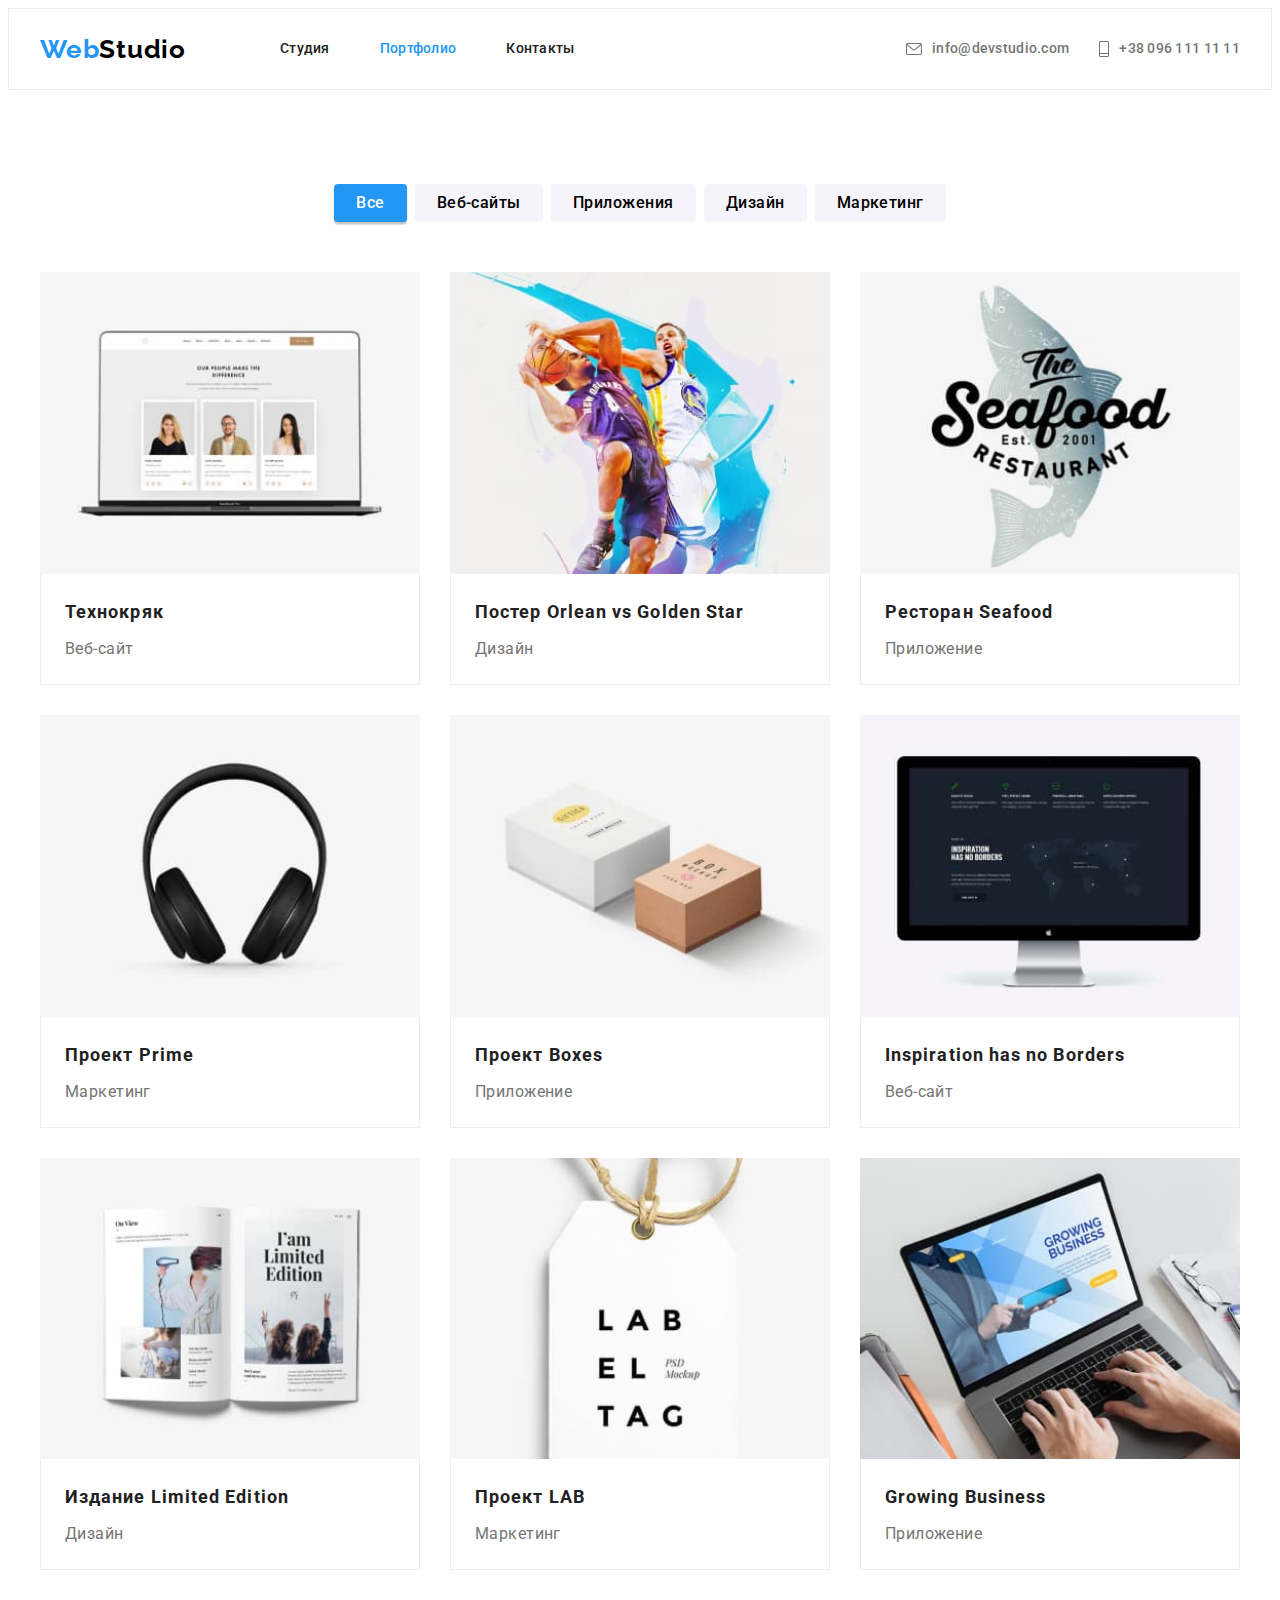
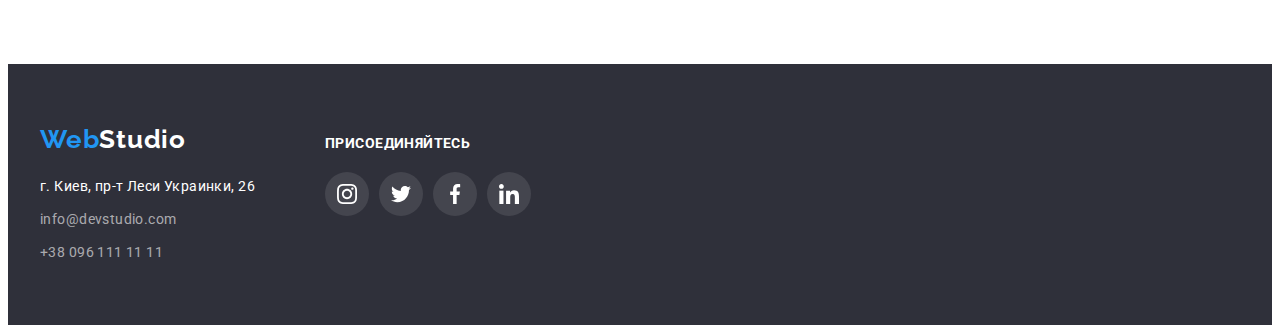
==== portfolio.html @ 110adfbf "hover transition added" ====
<!DOCTYPE html>
<html lang="ru">
<head>
    <meta charset="UTF-8">
    <meta http-equiv="X-UA-Compatible" content="IE=edge">
    <meta name="viewport" content="width=device-width, initial-scale=1.0">
    <title>Document</title>
    <link rel="preconnect" href="https://fonts.googleapis.com">
    <link rel="preconnect" href="https://fonts.gstatic.com" crossorigin>
    <link href="https://fonts.googleapis.com/css2?family=Raleway:wght@700&family=Roboto:wght@400;500;700;900&display=swap"
          rel="stylesheet">
    <link rel="stylesheet" href="https://cdnjs.cloudflare.com/ajax/libs/modern-normalize/1.1.0/modern-normalize.min.css"
        integrity="sha512-wpPYUAdjBVSE4KJnH1VR1HeZfpl1ub8YT/NKx4PuQ5NmX2tKuGu6U/JRp5y+Y8XG2tV+wKQpNHVUX03MfMFn9Q=="
        crossorigin="anonymous" referrerpolicy="no-referrer" />
    <link rel="stylesheet" href="https://cdnjs.cloudflare.com/ajax/libs/modern-normalize/1.1.0/modern-normalize.min.css" integrity="sha512-wpPYUAdjBVSE4KJnH1VR1HeZfpl1ub8YT/NKx4PuQ5NmX2tKuGu6U/JRp5y+Y8XG2tV+wKQpNHVUX03MfMFn9Q==" crossorigin="anonymous" referrerpolicy="no-referrer" />
    <link rel="stylesheet" href="./css/styles.css">
</head>
<body>
    <header class="header">
        <div class="container header-container">
            <a class="link logo" href="#">Web<span class="logo-black">Studio</span></a>
            <nav class="header-nav">
                <ul class="header-nav-list list">
                    <li class="nav-list-item">
                        <a class="header-nav-link link" href="./index.html">Студия</a>
                    </li>
                    <li class="nav-list-item">
                        <a class="header-nav-link link current" href="#">Портфолио</a>
                    </li>
                    <li class="nav-list-item">
                        <a class="header-nav-link link" href="#">Контакты</a>
                    </li>
                </ul>
            </nav>
            <ul class="contact-list list">
                <li class="nav-list-item">
                    <a class="header-nav-link link" href="mailto:info@devstudio.com">info@devstudio.com
                        <svg class="header-nav-icon" width="16" height="12">
                            <use href="./img/sprite.svg#icon-mail-icon"></use>
                        </svg>
                    </a>
                </li>
                <li class="nav-list-item">
                    <a class="header-nav-link link" href="tel:+380961111111">+38 096 111 11 11
                        <svg class="header-nav-icon" width="10" height="16">
                            <use href="./img/sprite.svg#icon-telefon-icon"></use>
                        </svg>
                    </a>
                </li>
            </ul>
        </div>
    </header>
    <main class="main">
    <section class="projects section">
        <div class="container">
        <h1 class="projects-title visually-hidden">Наши проекты</h1>
        <ul class="projects-buttons-list list">
            <li class="projects-button-item"><button class="projects-button active-btn" type="button">Все</button></li>
            <li class="projects-button-item"><button class="projects-button" type="button">Веб-сайты</button></li>
            <li class="projects-button-item"><button class="projects-button" type="button">Приложения</button></li>
            <li class="projects-button-item"><button class="projects-button" type="button">Дизайн</button></li>
            <li class="projects-button-item"><button class="projects-button" type="button">Маркетинг</button></li>
        </ul>

        <ul class="projects-list list card-set">
            <li class="projects-item card-set-item"> 
                <a class="projects-link link" href="#" target="_blank" rel="noopener noreferrer nofollow">
                <img src="./img/project-1.jpg" alt="Веб-сайт Технокряк" width="370" height="294">
                <div class="img-description">
                <h2 class="projects-item-titel">Технокряк</h2>
                <p class="projects-description">Веб-сайт</p>
                </div>
                </a>
            </li>
            <li class="projects-item card-set-item">
                <a class="projects-link link" href="#" target="_blank" rel="noopener noreferrer nofollow">
                <img src="./img/project-2.jpg" alt="Постер-реклама" width="370" height="294">
                <div class="img-description"><h2 class="projects-item-titel">Постер <span lang="en">Orlean vs Golden Star </span> </h2>
                <p class="projects-description">Дизайн</p>
                </div>
                </a>
            </li>
            <li class="projects-item card-set-item">
                <a class="projects-link link" href="#" target="_blank" rel="noopener noreferrer nofollow">
                <img src="./img/project-3.jpg" alt="Приложение ресторана" width="370" height="294">
                <div class="img-description"><h2 class="projects-item-titel">Ресторан <span lang="en">Seafood</span> </h2>
                <p class="projects-description">Приложение</p>
                </div>
                </a>
            </li>
            <li class="projects-item card-set-item">
                <a class="projects-link link" href="#" target="_blank" rel="noopener noreferrer nofollow">
                <img src="./img/project-4.jpg" alt="Реклама" width="370" height="294">
                <div class="img-description">
                <h2 class="projects-item-titel">Проект <span lang="en">Prime</span> </h2>
                <p class="projects-description">Маркетинг</p>
                </div>
                </a>
            </li>
            <li class="projects-item card-set-item">
                <a class="projects-link link" href="#" target="_blank" rel="noopener noreferrer nofollow">
                <img src="./img/project-5.jpg" alt="Приложение Boxes" width="370" height="294">
                <div class="img-description">
                <h2 class="projects-item-titel">Проект <span lang="en">Boxes</span> </h2>
                <p class="projects-description">Приложение</p>
                </div>
                </a>
            </li>
            <li class="projects-item card-set-item">
                <a class="projects-link link" href="#" target="_blank" rel="noopener noreferrer nofollow">
                <img src="./img/project-6.jpg" alt="Веб-сайт Inspiration has no Borders" width="370" height="294">
                <div class="img-description">
                <h2 class="projects-item-titel" lang="en">Inspiration has no Borders</h2>
                <p class="projects-description">Веб-сайт</p>
                </div>
                </a>
            </li>
            <li class="projects-item card-set-item">
                <a class="projects-link link" href="#" target="_blank" rel="noopener noreferrer nofollow">
                <img src="./img/project-7.jpg" alt="Дизайн журнала" width="370" height="294">
                <div class="img-description">
                <h2 class="projects-item-titel">Издание <span lang="en">Limited Edition</span> </h2>
                <p class="projects-description">Дизайн</p>
                </div>
                </a>
            </li>
            <li class="projects-item card-set-item">
                <a class="projects-link link" href="#" target="_blank" rel="noopener noreferrer nofollow">
                <img src="./img/project-8.jpg" alt="Проект LAB" width="370" height="294">
                <div class="img-description">
                <h2 class="projects-item-titel">Проект <span lang="en">LAB</span> </h2>
                <p class="projects-description">Маркетинг</p>
                </div>
                </a>
            </li>
            <li class="projects-item card-set-item">
                <a class="projects-link link" href="#" target="_blank" rel="noopener noreferrer nofollow">
                <img src="./img/project-9.jpg" alt="Приложение Growing Business" width="370" height="294">
                <div class="img-description"><h2 class="projects-item-titel" lang="en">Growing Business</h2>
                <p class="projects-description">Приложение</p>
                </div>
                </a>
            </li>

        </ul>
        </div>
    </section>

    </main>
    <footer class="footer">
        <div class="container">
            <div class="footer-container">
                <div class="footer-item">
                    <a class="link logo" href="#">Web<span class="logo-white">Studio</span></a>
                    <address class="address">
                        <ul class="address-list list">
                            <li class="address-list-item"> <a class="address-link link"
                                    href="https://goo.gl/maps/u6zLMVcU29bm2vKz9" target="_blank"
                                    rel="noreferrer noopener nofollow">г. Киев, пр-т Леси Украинки, 26</a>
                            </li>
                            <li class="address-list-item"> <a class="address-link link"
                                    href="mailto:info@devstudio.com">info@devstudio.com
                                </a> </li>
                            <li class="address-list-item"> <a class="address-link link" href="tel:+380961111111">+38 096 111
                                    11 11 </a>
                            </li>
                        </ul>
                    </address>
                </div>
                <div class="footer-item">
                    <p class="social-text">присоединяйтесь</p>
                    <ul class="social-list list">
                        <li class="social-item">
                            <a class="social-link link" href="#">
                                <svg class="social-icon" width="20" height="20">
                                    <use href="./img/sprite.svg#icon-instagram-2"></use>
                                </svg>
                            </a>
                        </li>
                        <li class="social-item">
                            <a class="social-link link" href="#" target="_blank" rel="noreferer noopener nofollow">
                                <svg class="social-icon" width="20" height="20">
                                    <use href="./img/sprite.svg#icon-twitter-1"></use>
                                </svg>
                            </a>
                        </li>
                        <li class="social-item">
                            <a class="social-link link" href="#" target="_blank" rel="noreferer noopener nofollow">
                                <svg class="social-icon" width="20" height="20">
                                    <use href="./img/sprite.svg#icon-facebook-1"></use>
                                </svg>
                            </a>
                        </li>
                        <li class="social-item">
                            <a class="social-link link" href="#" target="_blank" rel="noreferer noopener nofollow">
                                <svg class="social-icon" width="20" height="20">
                                    <use href="./img/sprite.svg#icon-linkedin-1"></use>
                                </svg>
                            </a>
                        </li>
                    </ul>
                </div>
            </div>
        </div>
    </footer>
</body>
</html>
---- css/styles.css ----
/* ======HEADER===== */
:root {
  --main-font-family: "Roboto", sans-serif;
  --main-font-color: #212121;
  --secondary-font-color: #757575;
  --font-color-dark-theme: #ffffff;
  --font-color-logo: #000000;
  --font-color-address: rgba(255, 255, 255, 0.6);
  --accent-color: #2196f3;
  --primary-background-color: #c4c4c4;
  --secondary-background-color: #f5f4fa;
  --team-card-background-color: #ffffff;
  --footer-background-color: #2f303a;
  --model-btn-hover-color: #188ce8;
  --card-item: 3;
  --card-gap: 30px;
}
body {
  font-family: var(--main-font-family);
  color: var(--secondary-font-color);
  font-weight: 400;
  font-size: 14px;
  line-height: 1.71;
  letter-spacing: 0.03em;
}
h1,
h2,
h3,
p {
  margin-top: 0;
  margin-bottom: 0;
}
ul,
ol {
  margin-top: 0;
  margin-bottom: 0;
  padding-left: 0;
}
img {
  display: block;
  width: 100%;
  height: auto;
}
.container {
  width: 1200px;
  padding-left: 15px;
  padding-right: 15px;
  margin-left: auto;
  margin-right: auto;
}
.list {
  list-style: none;
}
.link {
  text-decoration: none;
  color: inherit;
}
.visually-hidden {
  position: absolute;
  width: 1px;
  height: 1px;
  margin: -1px;
  padding: 0;
  overflow: hidden;
  border: 0;
  clip: rect(0 0 0 0);
}
.header-container {
  display: flex;
  align-items: center;
}
.logo {
  font-family: "Raleway", sans-serif;
  font-style: normal;
  font-weight: 700;
  font-size: 26px;
  line-height: 1.19;
  letter-spacing: 0.03em;
  color: var(--accent-color);
  display: block;
}
.logo > .logo-black {
  color: var(--font-color-logo);
}

.header-nav-link:hover,
.header-nav-link:focus,
.current {
  color: var(--accent-color);
}
.contact-list {
  display: flex;
  margin-left: auto;
}
.contact-link {
  font-weight: 500;
  font-size: 14px;
  line-height: 1.14;
  letter-spacing: 0.02em;
  color: var(--secondary-font-color);
}
.header .logo {
  margin-right: 94px;
}
.header {
  border: 1px solid #ececec;
}
.header-nav-list {
  color: var(--main-font-color);
  display: flex;
}
.header-nav-link {
  font-weight: 500;
  font-size: 14px;
  line-height: 1.14;
  letter-spacing: 0.02em;
  padding-top: 32px;
  padding-bottom: 32px;
  display: block;
  transition: color 250ms cubic-bezier(0.4, 0, 0.2, 1);
}
.nav-list-item:not(:last-child) {
  margin-right: 50px;
}
.contact-list .header-nav-link {
  display: flex;
  flex-direction: row-reverse;
  align-items: center;
}
.contact-list > .nav-list-item:not(:last-child) {
  margin-right: 30px;
}
.header-nav-icon {
  fill: var(--secondary-font-color);
  margin-right: 10px;
}
.header-nav-link:hover .header-nav-icon,
.header-nav-link:focus .header-nav-icon {
  fill: var(--accent-color);
}
.section {
  padding-top: 94px;
  padding-bottom: 94px;
}
/* ======MAIN====== */
/* HERO */
.hero {
  background-color: var(--primary-background-color);
  padding-top: 200px;
  padding-bottom: 200px;
  background-image: linear-gradient(
      rgba(47, 48, 58, 0.4),
      rgba(47, 48, 58, 0.4)
    ),
    url(../img/background-img.jpg);
  background-size: cover;
}
.hero-container {
  display: flex;
  flex-direction: column;
}
.hero-title {
  font-weight: 900;
  font-size: 44px;
  line-height: 1.36;
  text-align: center;
  letter-spacing: 0.06em;
  text-transform: uppercase;
  color: var(--font-color-dark-theme);

  max-width: 696px;
  margin-right: auto;
  margin-left: auto;
  margin-bottom: 30px;
}
.model-btn {
  font-family: inherit;
  font-weight: 700;
  font-size: 16px;
  line-height: 1.87;
  text-align: center;
  letter-spacing: 0.06em;
  color: var(--font-color-dark-theme);
  background-color: var(--accent-color);
  cursor: pointer;
  min-width: 200px;
  padding: 10px 32px;
  box-shadow: 0px 4px 4px rgba(0, 0, 0, 0.15);
  border: none;
  border-radius: 4px;
  margin-left: auto;
  margin-right: auto;
  transition: color 250ms cubic-bezier(0.4, 0, 0.2, 1),
    background-color 250ms cubic-bezier(0.4, 0, 0.2, 1);
}
.model-btn:hover,
.model-btn:focus {
  color: var(--font-color-dark-theme);
  background-color: var(--model-btn-hover-color);
}
/* BENEFIT */
.benefit-item-title {
  font-size: 14px;
  line-height: 1.14;
  text-transform: uppercase;
  color: var(--main-font-color);
  margin-bottom: 10px;
}
.card-set {
  display: flex;
  flex-wrap: wrap;
  margin-top: calc(var(--card-gap) * -1);
  margin-left: calc(var(--card-gap) * -1);
}
.card-set-item {
  flex-basis: calc(100% / var(--card-item) - var(--card-gap));
  margin-top: var(--card-gap);
  margin-left: var(--card-gap);
}
.benefit {
  padding-bottom: 0px;
  --card-item: 4;
}
.icon-background {
  display: flex;
  justify-content: center;
  align-items: center;
  height: 120px;
  background-color: var(--secondary-background-color);
  border-radius: 4px;
  margin-bottom: 30px;
}
/* WORK */
.section-title {
  font-size: 36px;
  line-height: 1.17;
  text-align: center;
  color: var(--main-font-color);
  margin-bottom: 50px;
}
/* TEAM */
.team {
  background-color: var(--secondary-background-color);
  --card-item: 4;
}
.team-item-title {
  font-weight: 500;
  color: var(--main-font-color);
  margin-bottom: 10px;
}
.team-description,
.team-item-title {
  font-size: 16px;
  line-height: 1.19;
  text-align: center;
}
.team-description {
  margin-bottom: 16px;
}
.team-photo-description {
  background-color: var(--team-card-background-color);
  padding-top: 30px;
  padding-bottom: 30px;
  padding-left: 32px;
  padding-right: 32px;
  box-shadow: 0px 1px 3px rgba(0, 0, 0, 0.12), 0px 1px 1px rgba(0, 0, 0, 0.14),
    0px 2px 1px rgba(0, 0, 0, 0.2);
  border-radius: 0px 0px 4px 4px;
  border-top: none;
}
.social-link {
  display: flex;
  justify-content: center;
  align-items: center;
  color: #afb1b8;
  width: 44px;
  height: 44px;
  border-radius: 50%;
  transition: color 250ms cubic-bezier(0.4, 0, 0.2, 1),
    background-color 250ms cubic-bezier(0.4, 0, 0.2, 1);
}
.social-link:hover,
.social-link:focus {
  color: white;
  background-color: var(--accent-color);
}
.social-icon,
.clients-icon {
  fill: currentColor;
  transition: fill 250ms cubic-bezier(0.4, 0, 0.2, 1);
}
.social-list-link {
  display: flex;
  justify-content: space-between;
}
/* CLIENTS */

.clients {
  --card-item: 6;
}
.clients-link {
  display: flex;
  justify-content: center;
  align-items: center;
  color: #afb1b8;
  width: 100%;
  height: 92px;
  border: 1px solid #afb1b8;
  border-radius: 4px;
  transition: border 250ms cubic-bezier(0.4, 0, 0.2, 1);
}
.clients-link:hover,
.clients-link:focus {
  border: 1px solid var(--accent-color);
}
.clients-link:hover .clients-icon,
.clients-link:focus .clients-icon {
  fill: var(--accent-color);
}

/* ======PORTFOLIO====== */
.projects-button {
  font-family: inherit;
  font-weight: 500;
  font-size: 16px;
  line-height: 1.62;
  text-align: center;
  letter-spacing: 0.03em;
  background-color: var(--secondary-background-color);
  cursor: pointer;
  background: #f5f4fa;
  border: none;
  border-radius: 4px;
  padding: 6px 22px;
  transition: color 250ms cubic-bezier(0.4, 0, 0.2, 1),
    background-color 250ms cubic-bezier(0.4, 0, 0.2, 1),
    box-shadow 250ms cubic-bezier(0.4, 0, 0.2, 1);
}
.projects-button:hover,
.projects-button:focus,
.active-btn {
  color: var(--font-color-dark-theme);
  background-color: var(--accent-color);
  box-shadow: 0px 3px 1px rgba(0, 0, 0, 0.1), 0px 1px 2px rgba(0, 0, 0, 0.08),
    0px 2px 2px rgba(0, 0, 0, 0.12);
}
.projects-buttons-list {
  display: flex;
  align-items: center;
  justify-content: center;
  margin-bottom: 50px;
}
.projects-button-item:not(:last-child) {
  margin-right: 8px;
}
.projects-item-titel {
  font-size: 18px;
  line-height: 2;
  letter-spacing: 0.06em;
  color: var(--main-font-color);
  margin-bottom: 4px;
}
.projects-description {
  font-size: 16px;
  line-height: 1.87;
}
.projects-link:hover,
.projects-link:focus {
  box-shadow: 0px 1px 1px rgba(0, 0, 0, 0.12), 0px 4px 4px rgba(0, 0, 0, 0.06),
    1px 4px 6px rgba(0, 0, 0, 0.16);
}
.projects-link {
  display: flex;
  flex-direction: column;
  transition: box-shadow 250ms cubic-bezier(0.4, 0, 0.2, 1);
}
.img-description {
  border: 1px solid #eeeeee;
  border-top: none;
  padding: 20px 24px;
}
/* ======FOOTER====== */
.footer {
  background-color: var(--footer-background-color);
  padding-top: 60px;
  padding-bottom: 60px;
}
.footer-container {
  display: flex;
  align-items: baseline;
}
.logo > .logo-white {
  color: var(--font-color-dark-theme);
}
.address {
  display: flex;
  font-style: inherit;
}
.address-link {
  color: var(--font-color-address);
  transition: color 250ms cubic-bezier(0.4, 0, 0.2, 1);
}
.address-link[target="_blank"] {
  color: var(--font-color-dark-theme);
}
.address-link:hover,
.address-link:focus {
  color: var(--accent-color);
}
.footer .logo {
  margin-bottom: 20px;
}
.address-list-item:not(:last-child) {
  margin-bottom: 9px;
}
.social-list {
  display: flex;
  justify-content: space-between;
}
.social-item:not(:last-child) {
  margin-right: 10px;
}
.footer-item:not(:last-child) {
  margin-right: 70px;
}
.footer .social-icon {
  fill: var(--font-color-dark-theme);
}
.footer .social-link {
  background-color: rgba(255, 255, 255, 0.1);
  color: white;
}
.footer .social-link:hover,
.footer .social-link:focus {
  background-color: var(--accent-color);
}
.social-text {
  color: var(--font-color-dark-theme);
  font-weight: 700;
  line-height: 1.14;
  text-transform: uppercase;
  margin-bottom: 20px;
}
/* ======FOOTER-END====== */
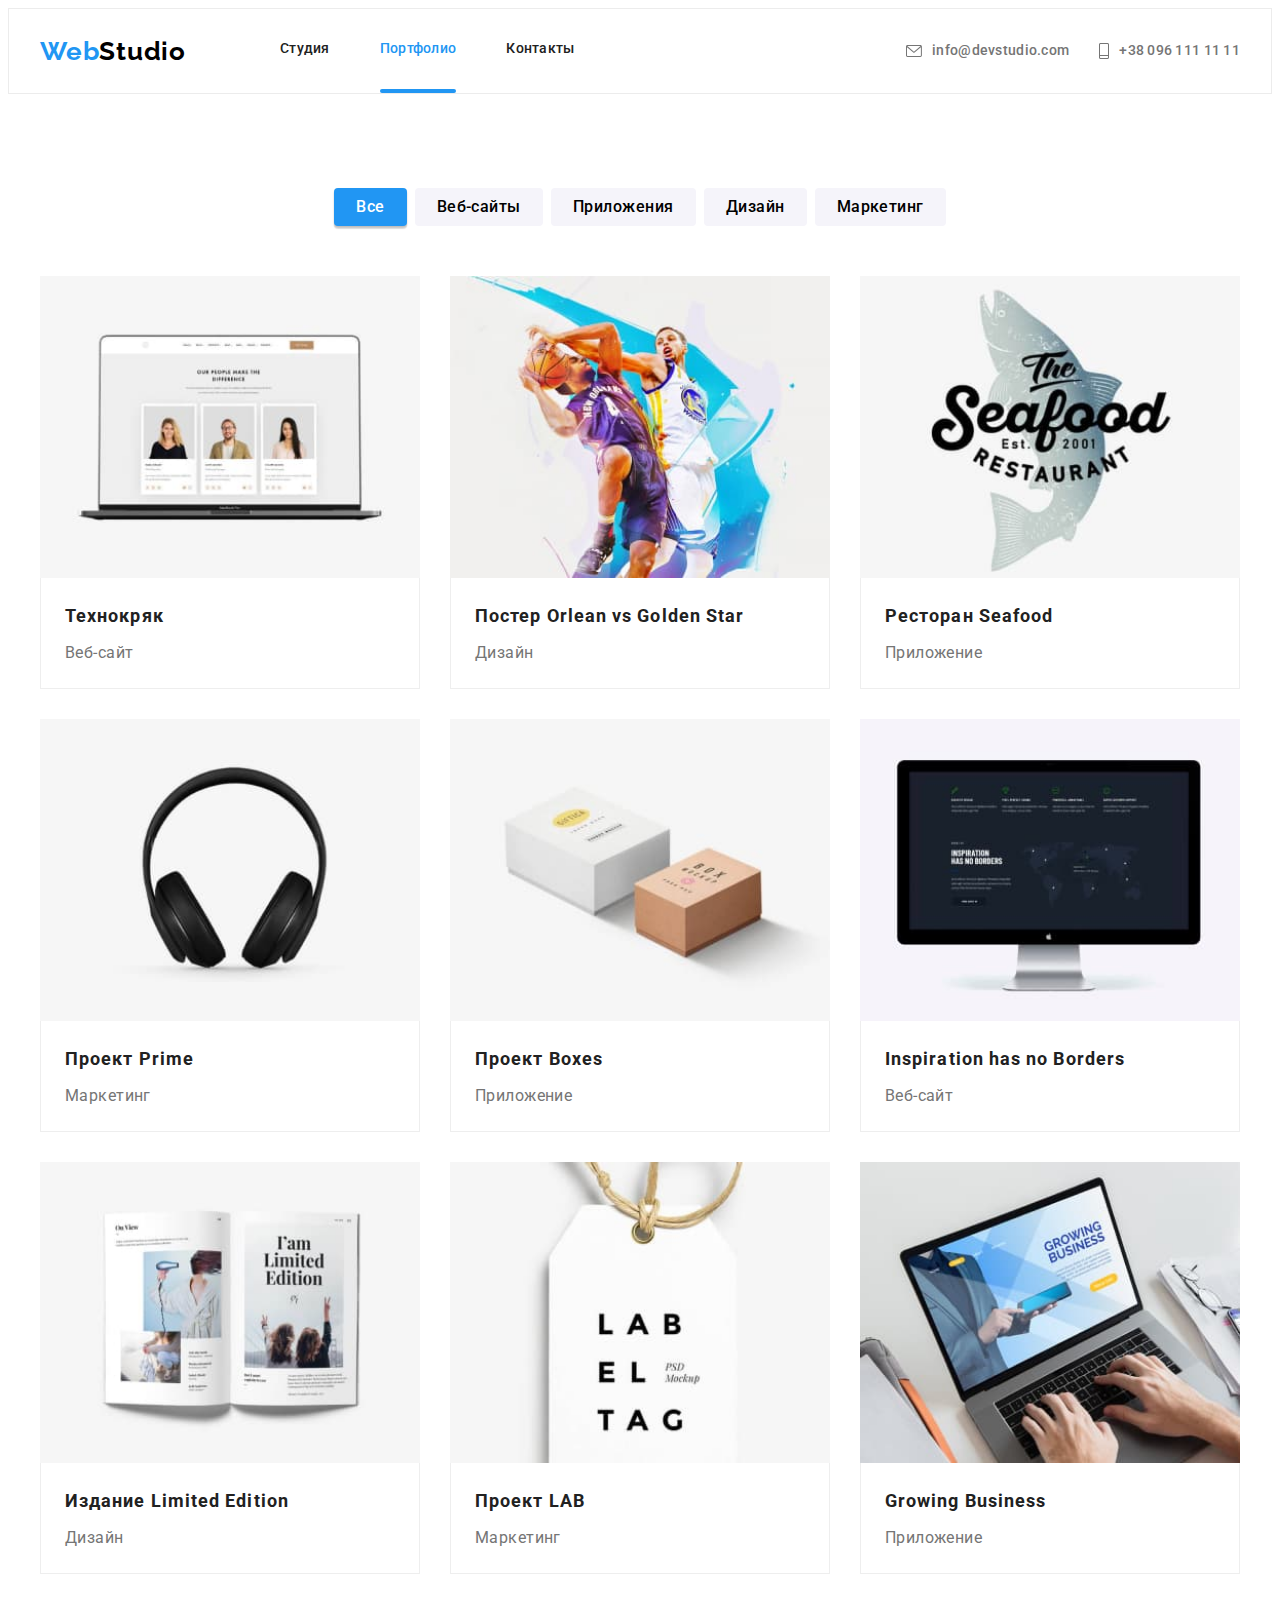
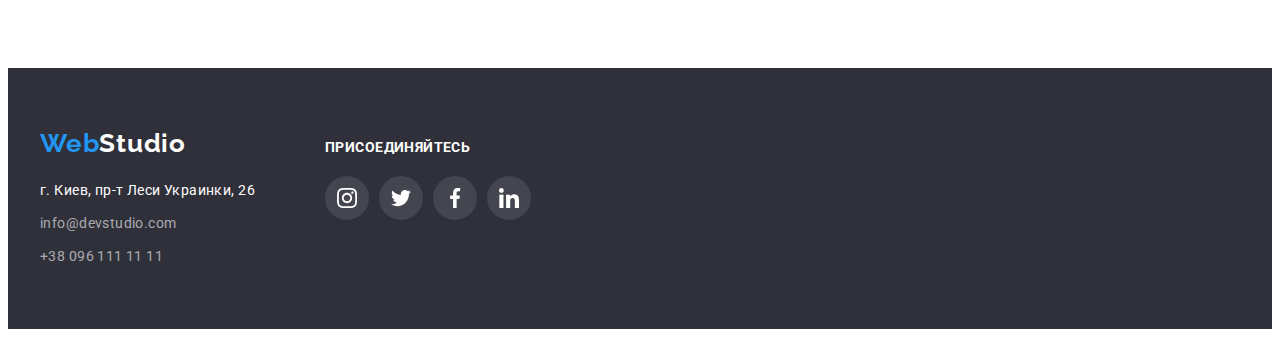
==== commit fa9e678f: "modal added" ====
--- a/portfolio.html
+++ b/portfolio.html
@@ -24,7 +24,7 @@
                     <li class="nav-list-item">
                         <a class="header-nav-link link" href="./index.html">Студия</a>
                     </li>
-                    <li class="nav-list-item">
+                    <li class="nav-list-item current">
                         <a class="header-nav-link link current" href="#">Портфолио</a>
                     </li>
                     <li class="nav-list-item">
@@ -65,7 +65,12 @@
         <ul class="projects-list list card-set">
             <li class="projects-item card-set-item"> 
                 <a class="projects-link link" href="#" target="_blank" rel="noopener noreferrer nofollow">
+                <div class="prolects-wraper">
                 <img src="./img/project-1.jpg" alt="Веб-сайт Технокряк" width="370" height="294">
+                <p class="projects-overlay">Ресурс предлагает комплексные предложения с разным уровнем функционала и
+                    сервисов. Все это позволит посетителю получить
+                    исчерпывающие сведения о компании или частном лице.</p>
+                </div>
                 <div class="img-description">
                 <h2 class="projects-item-titel">Технокряк</h2>
                 <p class="projects-description">Веб-сайт</p>
@@ -74,7 +79,12 @@
             </li>
             <li class="projects-item card-set-item">
                 <a class="projects-link link" href="#" target="_blank" rel="noopener noreferrer nofollow">
+                <div class="prolects-wraper">
                 <img src="./img/project-2.jpg" alt="Постер-реклама" width="370" height="294">
+                <p class="projects-overlay">Ресурс предлагает комплексные предложения с разным уровнем функционала и
+                    сервисов. Все это позволит посетителю получить
+                    исчерпывающие сведения о компании или частном лице.</p>
+                </div>
                 <div class="img-description"><h2 class="projects-item-titel">Постер <span lang="en">Orlean vs Golden Star </span> </h2>
                 <p class="projects-description">Дизайн</p>
                 </div>
@@ -82,7 +92,12 @@
             </li>
             <li class="projects-item card-set-item">
                 <a class="projects-link link" href="#" target="_blank" rel="noopener noreferrer nofollow">
+                <div class="prolects-wraper">
                 <img src="./img/project-3.jpg" alt="Приложение ресторана" width="370" height="294">
+                <p class="projects-overlay">Ресурс предлагает комплексные предложения с разным уровнем функционала и
+                    сервисов. Все это позволит посетителю получить
+                    исчерпывающие сведения о компании или частном лице.</p>
+                </div>
                 <div class="img-description"><h2 class="projects-item-titel">Ресторан <span lang="en">Seafood</span> </h2>
                 <p class="projects-description">Приложение</p>
                 </div>
@@ -90,7 +105,12 @@
             </li>
             <li class="projects-item card-set-item">
                 <a class="projects-link link" href="#" target="_blank" rel="noopener noreferrer nofollow">
+                <div class="prolects-wraper">
                 <img src="./img/project-4.jpg" alt="Реклама" width="370" height="294">
+                <p class="projects-overlay">Ресурс предлагает комплексные предложения с разным уровнем функционала и
+                    сервисов. Все это позволит посетителю получить
+                    исчерпывающие сведения о компании или частном лице.</p>
+                </div>
                 <div class="img-description">
                 <h2 class="projects-item-titel">Проект <span lang="en">Prime</span> </h2>
                 <p class="projects-description">Маркетинг</p>
@@ -99,7 +119,12 @@
             </li>
             <li class="projects-item card-set-item">
                 <a class="projects-link link" href="#" target="_blank" rel="noopener noreferrer nofollow">
+                <div class="prolects-wraper">
                 <img src="./img/project-5.jpg" alt="Приложение Boxes" width="370" height="294">
+                <p class="projects-overlay">Ресурс предлагает комплексные предложения с разным уровнем функционала и
+                    сервисов. Все это позволит посетителю получить
+                    исчерпывающие сведения о компании или частном лице.</p>
+                </div>
                 <div class="img-description">
                 <h2 class="projects-item-titel">Проект <span lang="en">Boxes</span> </h2>
                 <p class="projects-description">Приложение</p>
@@ -108,7 +133,12 @@
             </li>
             <li class="projects-item card-set-item">
                 <a class="projects-link link" href="#" target="_blank" rel="noopener noreferrer nofollow">
+                <div class="prolects-wraper">
                 <img src="./img/project-6.jpg" alt="Веб-сайт Inspiration has no Borders" width="370" height="294">
+                <p class="projects-overlay">Ресурс предлагает комплексные предложения с разным уровнем функционала и
+                    сервисов. Все это позволит посетителю получить
+                    исчерпывающие сведения о компании или частном лице.</p>
+                </div>
                 <div class="img-description">
                 <h2 class="projects-item-titel" lang="en">Inspiration has no Borders</h2>
                 <p class="projects-description">Веб-сайт</p>
@@ -117,7 +147,12 @@
             </li>
             <li class="projects-item card-set-item">
                 <a class="projects-link link" href="#" target="_blank" rel="noopener noreferrer nofollow">
+                <div class="prolects-wraper">
                 <img src="./img/project-7.jpg" alt="Дизайн журнала" width="370" height="294">
+                <p class="projects-overlay">Ресурс предлагает комплексные предложения с разным уровнем функционала и
+                    сервисов. Все это позволит посетителю получить
+                    исчерпывающие сведения о компании или частном лице.</p>
+                </div>
                 <div class="img-description">
                 <h2 class="projects-item-titel">Издание <span lang="en">Limited Edition</span> </h2>
                 <p class="projects-description">Дизайн</p>
@@ -126,7 +161,12 @@
             </li>
             <li class="projects-item card-set-item">
                 <a class="projects-link link" href="#" target="_blank" rel="noopener noreferrer nofollow">
+                <div class="prolects-wraper">
                 <img src="./img/project-8.jpg" alt="Проект LAB" width="370" height="294">
+                <p class="projects-overlay">Ресурс предлагает комплексные предложения с разным уровнем функционала и
+                    сервисов. Все это позволит посетителю получить
+                    исчерпывающие сведения о компании или частном лице.</p>
+                </div>
                 <div class="img-description">
                 <h2 class="projects-item-titel">Проект <span lang="en">LAB</span> </h2>
                 <p class="projects-description">Маркетинг</p>
@@ -135,7 +175,12 @@
             </li>
             <li class="projects-item card-set-item">
                 <a class="projects-link link" href="#" target="_blank" rel="noopener noreferrer nofollow">
+                <div class="prolects-wraper">
                 <img src="./img/project-9.jpg" alt="Приложение Growing Business" width="370" height="294">
+                <p class="projects-overlay">Ресурс предлагает комплексные предложения с разным уровнем функционала и
+                    сервисов. Все это позволит посетителю получить
+                    исчерпывающие сведения о компании или частном лице.</p>
+                </div>
                 <div class="img-description"><h2 class="projects-item-titel" lang="en">Growing Business</h2>
                 <p class="projects-description">Приложение</p>
                 </div>
--- a/css/styles.css
+++ b/css/styles.css
@@ -88,6 +88,7 @@
 .current {
   color: var(--accent-color);
 }
+
 .contact-list {
   display: flex;
   margin-left: auto;
@@ -141,6 +142,14 @@
 .section {
   padding-top: 94px;
   padding-bottom: 94px;
+}
+.nav-list-item.current::after {
+  display: flex;
+  width: 100%;
+  height: 4px;
+  content: "";
+  background-color: var(--accent-color);
+  border-radius: 2px;
 }
 /* ======MAIN====== */
 /* HERO */
@@ -237,6 +246,25 @@
   text-align: center;
   color: var(--main-font-color);
   margin-bottom: 50px;
+}
+.work-list-item {
+  position: relative;
+}
+.work-list-description {
+  font-weight: 700;
+  line-height: 1.14;
+  text-transform: uppercase;
+  color: var(--font-color-dark-theme);
+  text-align: center;
+  padding-top: 28px;
+  padding-bottom: 28px;
+}
+.work-description-thumb {
+  position: absolute;
+  background-color: rgba(47, 48, 58, 0.8);
+  bottom: 0px;
+  left: 0px;
+  width: 100%;
 }
 /* TEAM */
 .team {
@@ -360,6 +388,25 @@
   color: var(--main-font-color);
   margin-bottom: 4px;
 }
+.projects-overlay {
+  position: absolute;
+  top: 0px;
+  left: 0px;
+  width: 100%;
+  height: 100%;
+  background-color: rgba(33, 150, 243, 0.9);
+  font-size: 18px;
+  line-height: 1.56;
+  color: var(--font-color-dark-theme);
+  padding: 63px 24px;
+  overflow: auto;
+  transform: translateY(100%);
+  transition: transform 250ms cubic-bezier(0.4, 0, 0.2, 1);
+}
+.prolects-wraper {
+  position: relative;
+  overflow: hidden;
+}
 .projects-description {
   font-size: 16px;
   line-height: 1.87;
@@ -368,6 +415,10 @@
 .projects-link:focus {
   box-shadow: 0px 1px 1px rgba(0, 0, 0, 0.12), 0px 4px 4px rgba(0, 0, 0, 0.06),
     1px 4px 6px rgba(0, 0, 0, 0.16);
+}
+.projects-link:hover .projects-overlay,
+.projects-link:focus .projects-overlay {
+  transform: translateY(0%);
 }
 .projects-link {
   display: flex;
@@ -442,3 +493,44 @@
   margin-bottom: 20px;
 }
 /* ======FOOTER-END====== */
+/* BACKDROP */
+
+.backdrop {
+  position: fixed;
+  top: 0px;
+  left: 0px;
+  width: 100vw;
+  height: 100vh;
+  background: rgba(0, 0, 0, 0.2);
+  transition: opacity 250ms cubic-bezier(0.4, 0, 0.2, 1),
+    visibility 250ms cubic-bezier(0.4, 0, 0.2, 1);
+}
+.backdrop.is-hidden {
+  opacity: 0;
+  visibility: hidden;
+  pointer-events: none;
+}
+.modal-btn-close-icon {
+  position: absolute;
+  display: flex;
+  justify-content: center;
+  align-items: center;
+  top: 8px;
+  right: 8px;
+  background: transparent;
+  border: 1px solid rgba(0, 0, 0, 0.1);
+  border-radius: 50%;
+  width: 30px;
+  height: 30px;
+  padding: 0;
+  cursor: pointer;
+}
+.modal {
+  position: absolute;
+  top: 50%;
+  left: 50%;
+  width: 528px;
+  height: 580px;
+  background-color: #ffffff;
+  transform: translate(-50%, -50%);
+}
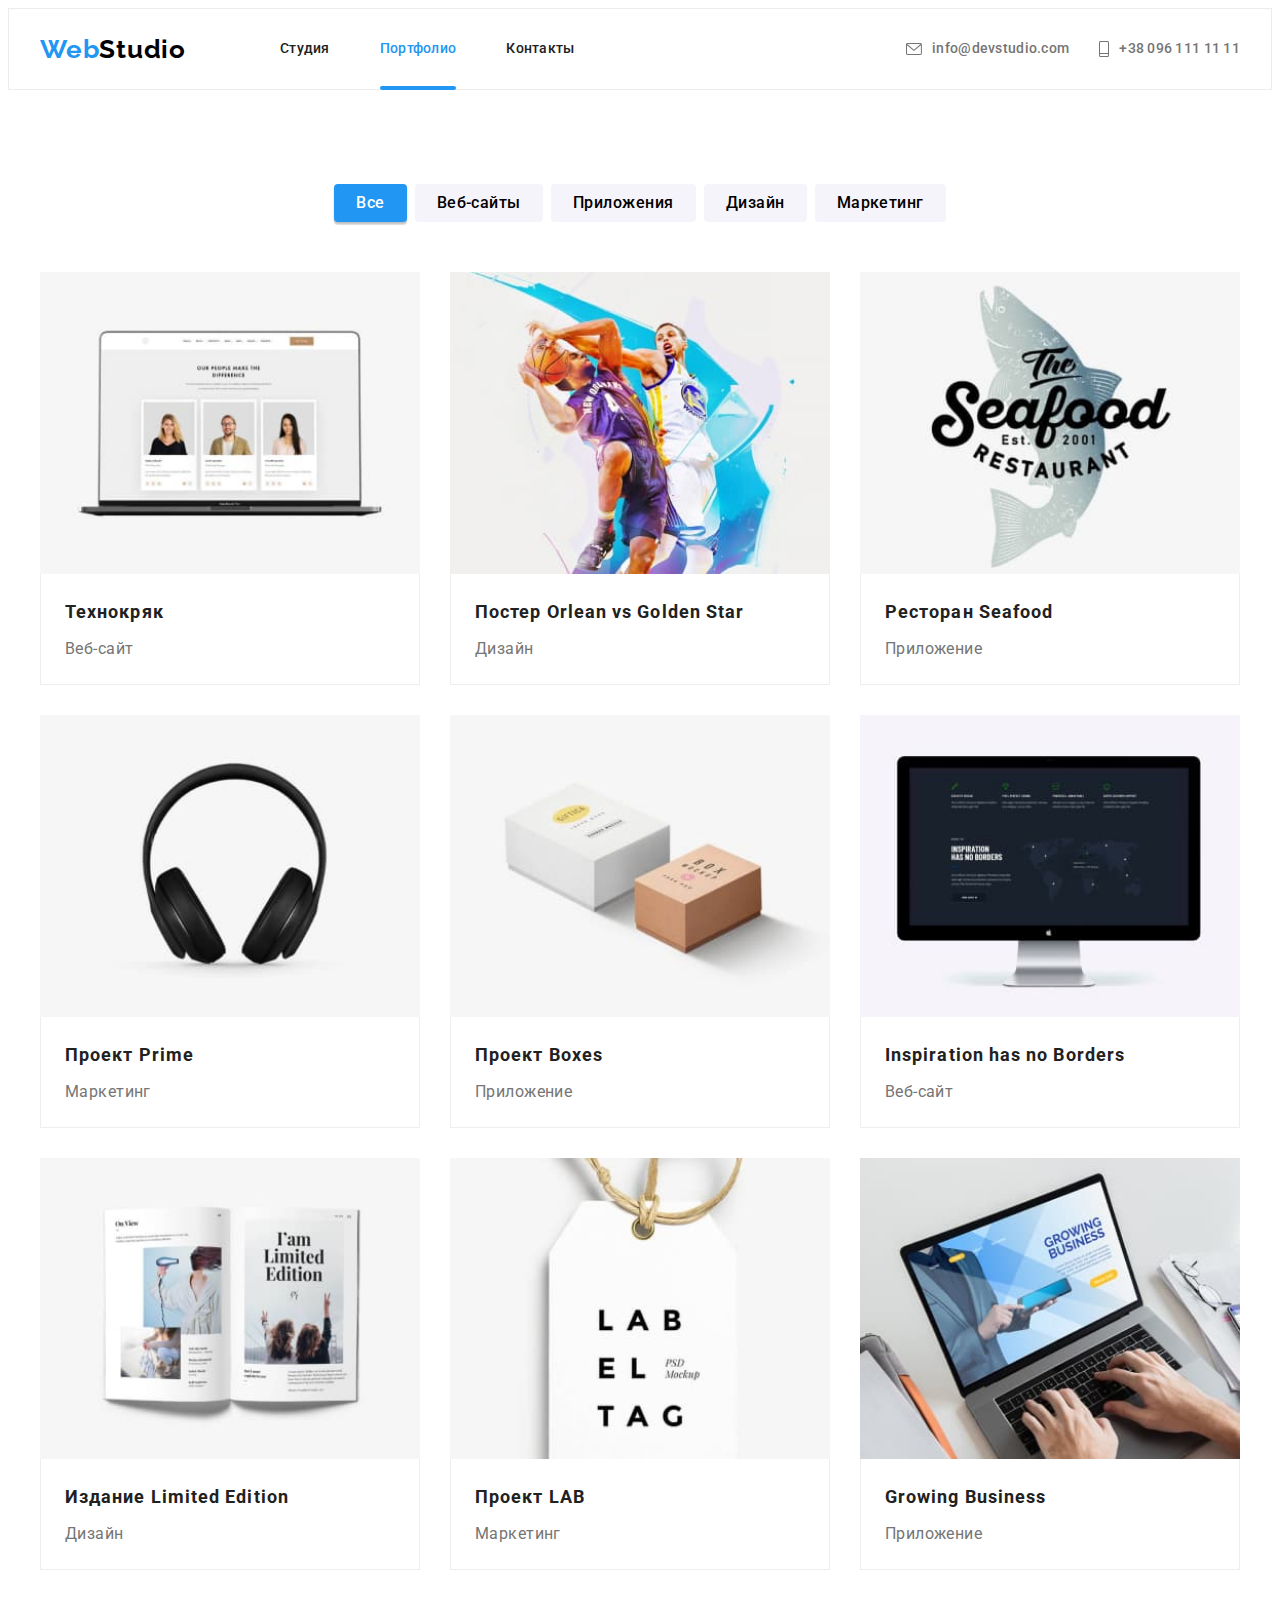
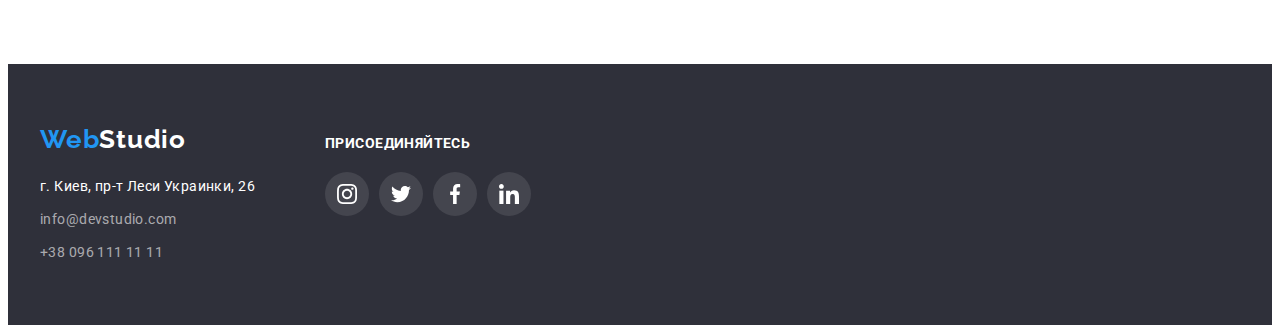
==== commit 4da7606c: "deviations from mentor added" ====
--- a/portfolio.html
+++ b/portfolio.html
@@ -24,7 +24,7 @@
                     <li class="nav-list-item">
                         <a class="header-nav-link link" href="./index.html">Студия</a>
                     </li>
-                    <li class="nav-list-item current">
+                    <li class="nav-list-item">
                         <a class="header-nav-link link current" href="#">Портфолио</a>
                     </li>
                     <li class="nav-list-item">
--- a/css/styles.css
+++ b/css/styles.css
@@ -14,6 +14,7 @@
   --model-btn-hover-color: #188ce8;
   --card-item: 3;
   --card-gap: 30px;
+  --transition: 250ms cubic-bezier(0.4, 0, 0.2, 1);
 }
 body {
   font-family: var(--main-font-family);
@@ -118,7 +119,8 @@
   padding-top: 32px;
   padding-bottom: 32px;
   display: block;
-  transition: color 250ms cubic-bezier(0.4, 0, 0.2, 1);
+  transition: color var(--transition);
+  position: relative;
 }
 .nav-list-item:not(:last-child) {
   margin-right: 50px;
@@ -132,19 +134,17 @@
   margin-right: 30px;
 }
 .header-nav-icon {
-  fill: var(--secondary-font-color);
+  fill: currentColor;
   margin-right: 10px;
-}
-.header-nav-link:hover .header-nav-icon,
-.header-nav-link:focus .header-nav-icon {
-  fill: var(--accent-color);
 }
 .section {
   padding-top: 94px;
   padding-bottom: 94px;
 }
-.nav-list-item.current::after {
-  display: flex;
+.current::after {
+  position: absolute;
+  bottom: -1px;
+  left: 0px;
   width: 100%;
   height: 4px;
   content: "";
@@ -199,8 +199,7 @@
   border-radius: 4px;
   margin-left: auto;
   margin-right: auto;
-  transition: color 250ms cubic-bezier(0.4, 0, 0.2, 1),
-    background-color 250ms cubic-bezier(0.4, 0, 0.2, 1);
+  transition: color var(--transition), background-color var(--transition);
 }
 .model-btn:hover,
 .model-btn:focus {
@@ -251,20 +250,17 @@
   position: relative;
 }
 .work-list-description {
-  font-weight: 700;
-  line-height: 1.14;
-  text-transform: uppercase;
-  color: var(--font-color-dark-theme);
-  text-align: center;
-  padding-top: 28px;
-  padding-bottom: 28px;
-}
-.work-description-thumb {
   position: absolute;
   background-color: rgba(47, 48, 58, 0.8);
   bottom: 0px;
   left: 0px;
   width: 100%;
+  font-weight: 700;
+  line-height: 1.14;
+  text-transform: uppercase;
+  color: var(--font-color-dark-theme);
+  text-align: center;
+  padding: 28px;
 }
 /* TEAM */
 .team {
@@ -304,8 +300,7 @@
   width: 44px;
   height: 44px;
   border-radius: 50%;
-  transition: color 250ms cubic-bezier(0.4, 0, 0.2, 1),
-    background-color 250ms cubic-bezier(0.4, 0, 0.2, 1);
+  transition: color var(--transition), background-color var(--transition);
 }
 .social-link:hover,
 .social-link:focus {
@@ -315,7 +310,6 @@
 .social-icon,
 .clients-icon {
   fill: currentColor;
-  transition: fill 250ms cubic-bezier(0.4, 0, 0.2, 1);
 }
 .social-list-link {
   display: flex;
@@ -333,17 +327,13 @@
   color: #afb1b8;
   width: 100%;
   height: 92px;
-  border: 1px solid #afb1b8;
+  border: 1px solid currentColor;
   border-radius: 4px;
-  transition: border 250ms cubic-bezier(0.4, 0, 0.2, 1);
+  transition: border var(--transition);
 }
 .clients-link:hover,
 .clients-link:focus {
-  border: 1px solid var(--accent-color);
-}
-.clients-link:hover .clients-icon,
-.clients-link:focus .clients-icon {
-  fill: var(--accent-color);
+  color: var(--accent-color);
 }
 
 /* ======PORTFOLIO====== */
@@ -360,9 +350,8 @@
   border: none;
   border-radius: 4px;
   padding: 6px 22px;
-  transition: color 250ms cubic-bezier(0.4, 0, 0.2, 1),
-    background-color 250ms cubic-bezier(0.4, 0, 0.2, 1),
-    box-shadow 250ms cubic-bezier(0.4, 0, 0.2, 1);
+  transition: color var(--transition), background-color var(--transition),
+    box-shadow var(--transition);
 }
 .projects-button:hover,
 .projects-button:focus,
@@ -401,7 +390,7 @@
   padding: 63px 24px;
   overflow: auto;
   transform: translateY(100%);
-  transition: transform 250ms cubic-bezier(0.4, 0, 0.2, 1);
+  transition: transform var(--transition);
 }
 .prolects-wraper {
   position: relative;
@@ -423,7 +412,7 @@
 .projects-link {
   display: flex;
   flex-direction: column;
-  transition: box-shadow 250ms cubic-bezier(0.4, 0, 0.2, 1);
+  transition: box-shadow var(--transition);
 }
 .img-description {
   border: 1px solid #eeeeee;
@@ -449,7 +438,7 @@
 }
 .address-link {
   color: var(--font-color-address);
-  transition: color 250ms cubic-bezier(0.4, 0, 0.2, 1);
+  transition: color var(--transition);
 }
 .address-link[target="_blank"] {
   color: var(--font-color-dark-theme);
@@ -502,15 +491,17 @@
   width: 100vw;
   height: 100vh;
   background: rgba(0, 0, 0, 0.2);
-  transition: opacity 250ms cubic-bezier(0.4, 0, 0.2, 1),
-    visibility 250ms cubic-bezier(0.4, 0, 0.2, 1);
+  transition: opacity var(--transition), visibility var(--transition);
 }
 .backdrop.is-hidden {
   opacity: 0;
   visibility: hidden;
   pointer-events: none;
 }
-.modal-btn-close-icon {
+.backdrop.is-hidden .modal {
+  transform: translate(-50%, -50%) scale(1.5) rotate(-45deg);
+}
+.modal-btn-close {
   position: absolute;
   display: flex;
   justify-content: center;
@@ -533,4 +524,5 @@
   height: 580px;
   background-color: #ffffff;
   transform: translate(-50%, -50%);
-}
+  transition: transform var(--transition);
+}
